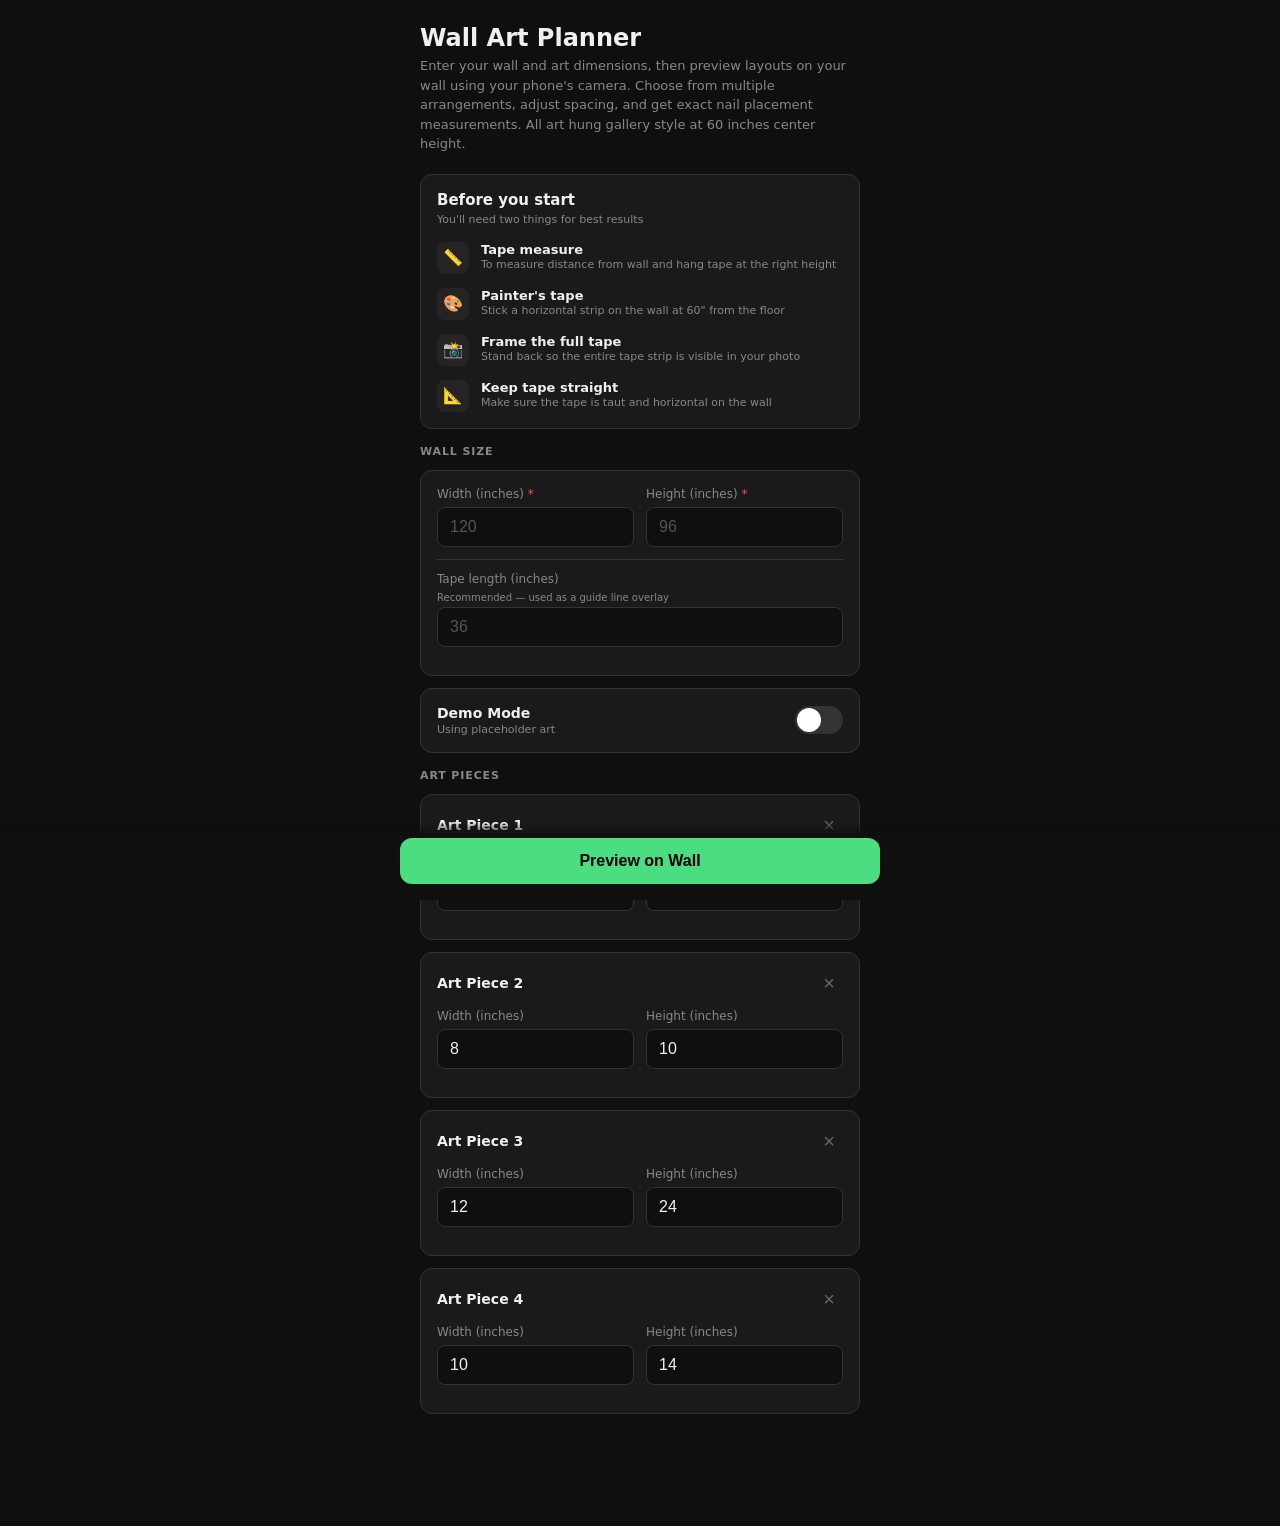
==== index.html @ 884f81e8 "Initial commit" ====
<!DOCTYPE html>
<html lang="en">
<head>
  <meta charset="utf-8">
  <meta name="viewport" content="width=device-width, initial-scale=1.0, user-scalable=no">
  <title>Wall Art Planner</title>
  <link rel="stylesheet" href="css/style.css">
</head>
<body>

  <div class="container">
    <h1>Wall Art Planner</h1>

    <p style="font-size:13px;color:#888;line-height:1.5;margin:4px 0 20px;">
      Enter your wall and art dimensions, then preview layouts on your wall using your phone's camera. Choose from multiple arrangements, adjust spacing, and get exact nail placement measurements. All art hung gallery style at 60 inches center height.
    </p>

    <!-- Prep Instructions -->
    <div class="card" style="margin-bottom:16px;">
      <div style="font-size:15px;font-weight:700;color:#f0f0f0;margin-bottom:4px;">Before you start</div>
      <div style="font-size:11px;color:#888;margin-bottom:16px;">You'll need two things for best results</div>

      <div style="display:flex;gap:12px;align-items:flex-start;margin-bottom:14px;">
        <div style="width:32px;height:32px;flex-shrink:0;border-radius:8px;background:#242424;display:flex;align-items:center;justify-content:center;font-size:16px;">📏</div>
        <div>
          <div style="font-size:13px;font-weight:600;color:#f0f0f0;">Tape measure</div>
          <div style="font-size:11px;color:#888;line-height:1.4;">To measure distance from wall and hang tape at the right height</div>
        </div>
      </div>

      <div style="display:flex;gap:12px;align-items:flex-start;margin-bottom:14px;">
        <div style="width:32px;height:32px;flex-shrink:0;border-radius:8px;background:#242424;display:flex;align-items:center;justify-content:center;font-size:16px;">🎨</div>
        <div>
          <div style="font-size:13px;font-weight:600;color:#f0f0f0;">Painter's tape</div>
          <div style="font-size:11px;color:#888;line-height:1.4;">Stick a horizontal strip on the wall at 60" from the floor</div>
        </div>
      </div>

      <div style="display:flex;gap:12px;align-items:flex-start;margin-bottom:14px;">
        <div style="width:32px;height:32px;flex-shrink:0;border-radius:8px;background:#242424;display:flex;align-items:center;justify-content:center;font-size:16px;">📸</div>
        <div>
          <div style="font-size:13px;font-weight:600;color:#f0f0f0;">Frame the full tape</div>
          <div style="font-size:11px;color:#888;line-height:1.4;">Stand back so the entire tape strip is visible in your photo</div>
        </div>
      </div>

      <div style="display:flex;gap:12px;align-items:flex-start;">
        <div style="width:32px;height:32px;flex-shrink:0;border-radius:8px;background:#242424;display:flex;align-items:center;justify-content:center;font-size:16px;">📐</div>
        <div>
          <div style="font-size:13px;font-weight:600;color:#f0f0f0;">Keep tape straight</div>
          <div style="font-size:11px;color:#888;line-height:1.4;">Make sure the tape is taut and horizontal on the wall</div>
        </div>
      </div>
    </div>

    <!-- Wall Dimensions -->
    <p class="section-label">Wall Size</p>
    <div class="card">
      <div class="input-row">
        <div class="input-group">
          <label>Width (inches) <span style="color:#e55;">*</span></label>
          <input type="number" inputmode="decimal" id="wall-width" placeholder="120">
        </div>
        <div class="input-group">
          <label>Height (inches) <span style="color:#e55;">*</span></label>
          <input type="number" inputmode="decimal" id="wall-height" placeholder="96">
        </div>
      </div>
      <div style="margin-top:12px;padding-top:12px;border-top:1px solid var(--border);">
        <div class="input-row">
          <div class="input-group" style="flex:1;">
            <label>Tape length (inches)</label>
            <div style="font-size:10px;color:var(--text-muted);margin-top:1px;margin-bottom:4px;">Recommended — used as a guide line overlay</div>
            <input type="number" inputmode="decimal" id="tape-length" placeholder="36">
          </div>
        </div>
      </div>
    </div>

    <!-- Art Mode Toggle -->
    <div class="card" style="display:flex;align-items:center;justify-content:space-between;margin-bottom:16px;">
      <div>
        <div style="font-size:14px;font-weight:600;" id="mode-label">Demo Mode</div>
        <div style="font-size:11px;color:var(--text-muted);margin-top:2px;" id="mode-desc">Using placeholder art</div>
      </div>
      <label style="position:relative;width:48px;height:28px;cursor:pointer;">
        <input type="checkbox" id="art-mode-toggle" style="position:absolute;opacity:0;width:100%;height:100%;cursor:pointer;margin:0;">
        <span style="position:absolute;inset:0;background:var(--border);border-radius:14px;transition:background 0.2s;"></span>
        <span id="toggle-knob" style="position:absolute;top:2px;left:2px;width:24px;height:24px;background:#fff;border-radius:50%;transition:transform 0.2s;"></span>
      </label>
    </div>

    <!-- Art Pieces -->
    <p class="section-label">Art Pieces</p>
    <div id="pieces-container"></div>

    <button class="btn btn-add" id="add-piece-btn">+ Add Another Piece</button>
  </div>

  <!-- Fixed Bottom Button -->
  <div class="bottom-bar">
    <button class="btn btn-primary" id="generate-btn">Preview on Wall</button>
  </div>

  <script src="js/image-editor.js"></script>
  <script src="js/app.js"></script>
</body>
</html>
---- css/style.css ----
/* ── Base Reset ── */
*, *::before, *::after { box-sizing: border-box; margin: 0; padding: 0; }

:root {
  --bg: #0f0f0f;
  --surface: #1a1a1a;
  --surface-hover: #242424;
  --border: #333;
  --text: #f0f0f0;
  --text-muted: #888;
  --accent: #4ade80;
  --accent-dim: rgba(74,222,128,0.15);
  --radius: 12px;
  --radius-sm: 8px;
}

html { font-size: 16px; }
body {
  font-family: -apple-system, 'SF Pro Text', system-ui, sans-serif;
  background: var(--bg); color: var(--text);
  min-height: 100dvh;
  -webkit-font-smoothing: antialiased;
}

/* ── Layout ── */
.container {
  max-width: 480px; margin: 0 auto;
  padding: 24px 20px 100px;
}

h1 { font-size: 24px; font-weight: 700; margin-bottom: 4px; }

/* ── Section Headers ── */
.section-label {
  font-size: 11px; font-weight: 600; text-transform: uppercase;
  letter-spacing: 0.08em; color: var(--text-muted);
  margin-bottom: 12px;
}

/* ── Cards ── */
.card {
  background: var(--surface); border: 1px solid var(--border);
  border-radius: var(--radius); padding: 16px;
  margin-bottom: 12px;
}

/* ── Form Inputs ── */
.input-row {
  display: flex; gap: 12px; margin-bottom: 12px;
}
.input-group { flex: 1; }
.input-group label {
  display: block; font-size: 12px; color: var(--text-muted);
  margin-bottom: 6px;
}
.input-group input {
  width: 100%; padding: 10px 12px;
  background: var(--bg); border: 1px solid var(--border);
  border-radius: var(--radius-sm); color: var(--text);
  font-size: 16px; /* prevents iOS zoom */
  outline: none; transition: border-color 0.2s;
}
.input-group input:focus { border-color: var(--accent); }
.input-group input::placeholder { color: #555; }

/* ── Art Piece Card ── */
.art-card { position: relative; }
.art-card-header {
  display: flex; justify-content: space-between; align-items: center;
  margin-bottom: 12px;
}
.art-card-title { font-size: 14px; font-weight: 600; }
.art-card-remove {
  background: none; border: none; color: #666;
  font-size: 20px; cursor: pointer; padding: 4px 8px;
  line-height: 1;
}
.art-card-remove:hover { color: #e55; }

/* ── Photo Upload ── */
.photo-upload {
  width: 100%; height: 120px;
  border: 2px dashed var(--border); border-radius: var(--radius-sm);
  display: flex; align-items: center; justify-content: center;
  cursor: pointer; margin-bottom: 12px;
  overflow: hidden; position: relative;
  transition: border-color 0.2s;
}
.photo-upload:hover { border-color: var(--accent); }
.photo-upload img {
  width: 100%; height: 100%; object-fit: cover;
}
.photo-upload-label {
  color: var(--text-muted); font-size: 13px;
  text-align: center; pointer-events: none;
}
.photo-upload input[type="file"] {
  position: absolute; inset: 0; opacity: 0; cursor: pointer;
}
.photo-edit-btn {
  position: absolute; bottom: 8px; right: 8px;
  background: rgba(0,0,0,0.7); color: #fff;
  border: none; padding: 5px 12px; border-radius: 14px;
  font-size: 12px; font-weight: 600; cursor: pointer;
  pointer-events: auto; z-index: 2;
  backdrop-filter: blur(4px);
}
.photo-edit-btn:active { background: rgba(0,0,0,0.9); }

/* ── Buttons ── */
.btn {
  display: block; width: 100%; padding: 14px;
  border: none; border-radius: var(--radius);
  font-size: 16px; font-weight: 600;
  cursor: pointer; text-align: center;
  transition: transform 0.1s, opacity 0.2s;
  text-decoration: none;
}
.btn:active { transform: scale(0.98); }
.btn-primary { background: var(--accent); color: #000; }
.btn-primary:disabled { opacity: 0.4; cursor: not-allowed; }
.btn-secondary {
  background: var(--surface); color: var(--text);
  border: 1px solid var(--border);
}
.btn-add {
  background: var(--accent-dim); color: var(--accent);
  border: 1px dashed var(--accent);
  margin-bottom: 24px;
}

/* ── Bottom Action Bar ── */
.bottom-bar {
  position: fixed; bottom: 0; left: 0; right: 0;
  padding: 16px 20px; padding-bottom: max(16px, env(safe-area-inset-bottom));
  background: linear-gradient(transparent, var(--bg) 20%);
}
.bottom-bar .btn { max-width: 480px; margin: 0 auto; }

/* ── Image Editor Modal ── */
#image-editor-modal {
  position: fixed; inset: 0; z-index: 1000;
  background: #0a0a0a;
  display: flex; flex-direction: column;
}
.ie-header {
  display: flex; justify-content: space-between; align-items: center;
  padding: 12px 16px; padding-top: max(12px, env(safe-area-inset-top));
  background: #111;
}
.ie-title { color: #fff; font-size: 15px; font-weight: 600; }
.ie-btn {
  background: none; border: none; color: var(--accent);
  font-size: 15px; font-weight: 600; cursor: pointer; padding: 8px 12px;
}
.ie-cancel { color: #999; }
.ie-canvas-wrap {
  flex: 1; overflow: hidden;
  display: flex; align-items: center; justify-content: center;
}
#ie-canvas { display: block; touch-action: none; }
.ie-toolbar {
  display: flex; justify-content: center; gap: 32px;
  padding: 16px; padding-bottom: max(16px, env(safe-area-inset-bottom));
  background: #111;
}
.ie-tool-btn {
  background: none; border: none; color: #ccc;
  display: flex; flex-direction: column; align-items: center; gap: 4px;
  cursor: pointer; font-size: 11px; padding: 8px;
}
.ie-tool-btn:active { color: var(--accent); }
.ie-tool-btn svg { width: 24px; height: 24px; }
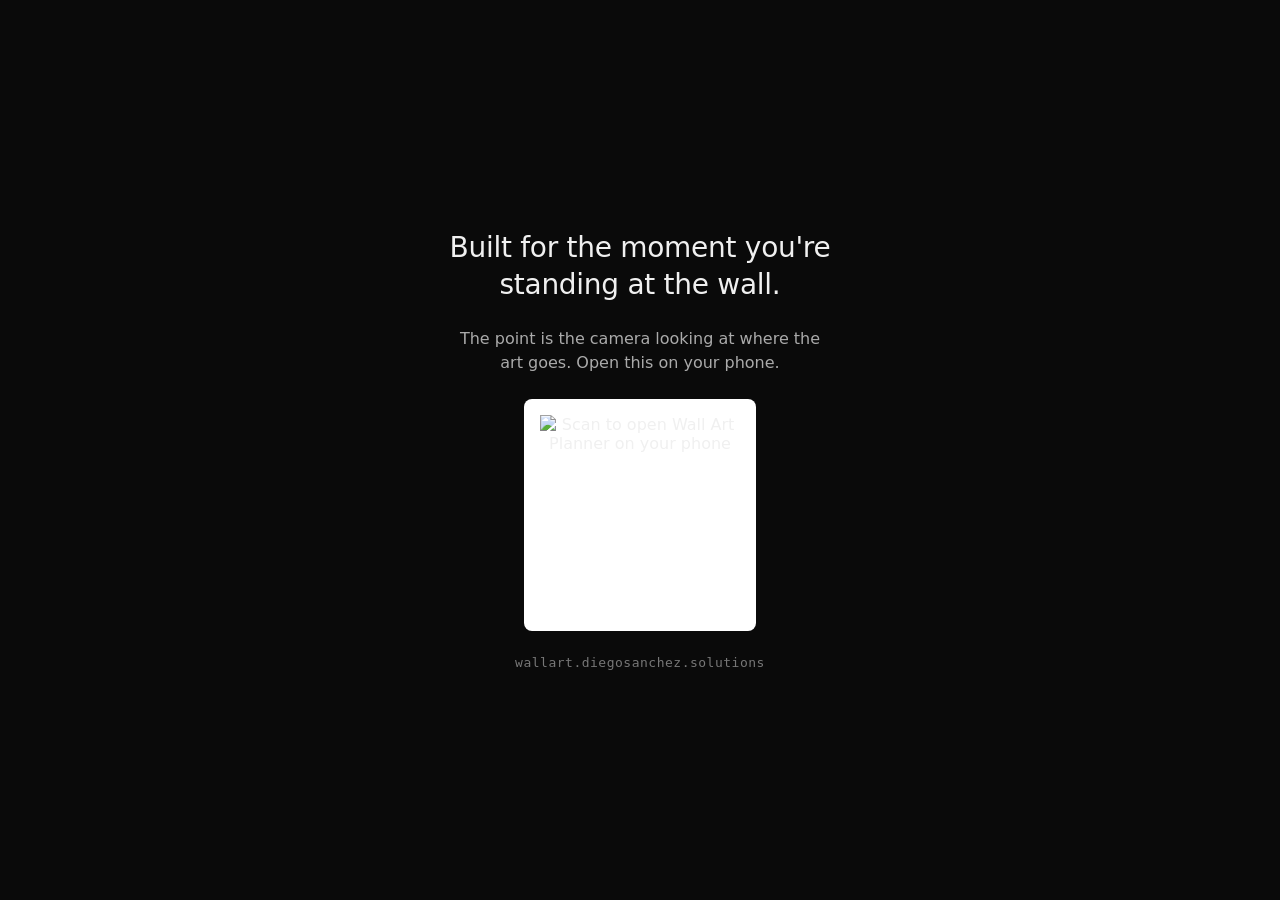
==== commit a84eb145: "desktop block with QR redirect, mobile-only by design" ====
--- a/index.html
+++ b/index.html
@@ -5,8 +5,42 @@
   <meta name="viewport" content="width=device-width, initial-scale=1.0, user-scalable=no">
   <title>Wall Art Planner</title>
   <link rel="stylesheet" href="css/style.css">
+  <style>
+    .desktop-only { display: none; }
+    @media (hover: hover) and (pointer: fine) {
+      body { background: #0a0a0a; }
+      .container, .bottom-bar { display: none !important; }
+      .desktop-only {
+        display: flex;
+        flex-direction: column;
+        align-items: center;
+        justify-content: center;
+        min-height: 100vh;
+        padding: 2rem;
+        text-align: center;
+        gap: 1.5rem;
+        background: #0a0a0a;
+        color: #f0f0f0;
+        font-family: system-ui, -apple-system, "Segoe UI", sans-serif;
+      }
+    }
+    .desktop-only h1 { font-size: 28px; font-weight: 500; max-width: 28ch; line-height: 1.3; margin: 0; letter-spacing: -0.01em; }
+    .desktop-only p { font-size: 16px; color: #aaa; max-width: 38ch; margin: 0; line-height: 1.5; }
+    .desktop-only .qr-wrap { background: #fff; padding: 16px; border-radius: 8px; }
+    .desktop-only img { display: block; width: 200px; height: 200px; }
+    .desktop-only .url { font-family: ui-monospace, "SF Mono", monospace; font-size: 13px; color: #777; letter-spacing: 0.5px; }
+  </style>
 </head>
 <body>
+
+  <div class="desktop-only">
+    <h1>Built for the moment you're standing at the wall.</h1>
+    <p>The point is the camera looking at where the art goes. Open this on your phone.</p>
+    <div class="qr-wrap">
+      <img src="https://api.qrserver.com/v1/create-qr-code/?size=400x400&data=https%3A%2F%2Fwallart.diegosanchez.solutions%2F" alt="Scan to open Wall Art Planner on your phone" width="200" height="200" />
+    </div>
+    <span class="url">wallart.diegosanchez.solutions</span>
+  </div>
 
   <div class="container">
     <h1>Wall Art Planner</h1>
@@ -70,7 +104,7 @@
         <div class="input-row">
           <div class="input-group" style="flex:1;">
             <label>Tape length (inches)</label>
-            <div style="font-size:10px;color:var(--text-muted);margin-top:1px;margin-bottom:4px;">Recommended — used as a guide line overlay</div>
+            <div style="font-size:10px;color:var(--text-muted);margin-top:1px;margin-bottom:4px;">Recommended. Used as a guide line overlay.</div>
             <input type="number" inputmode="decimal" id="tape-length" placeholder="36">
           </div>
         </div>
